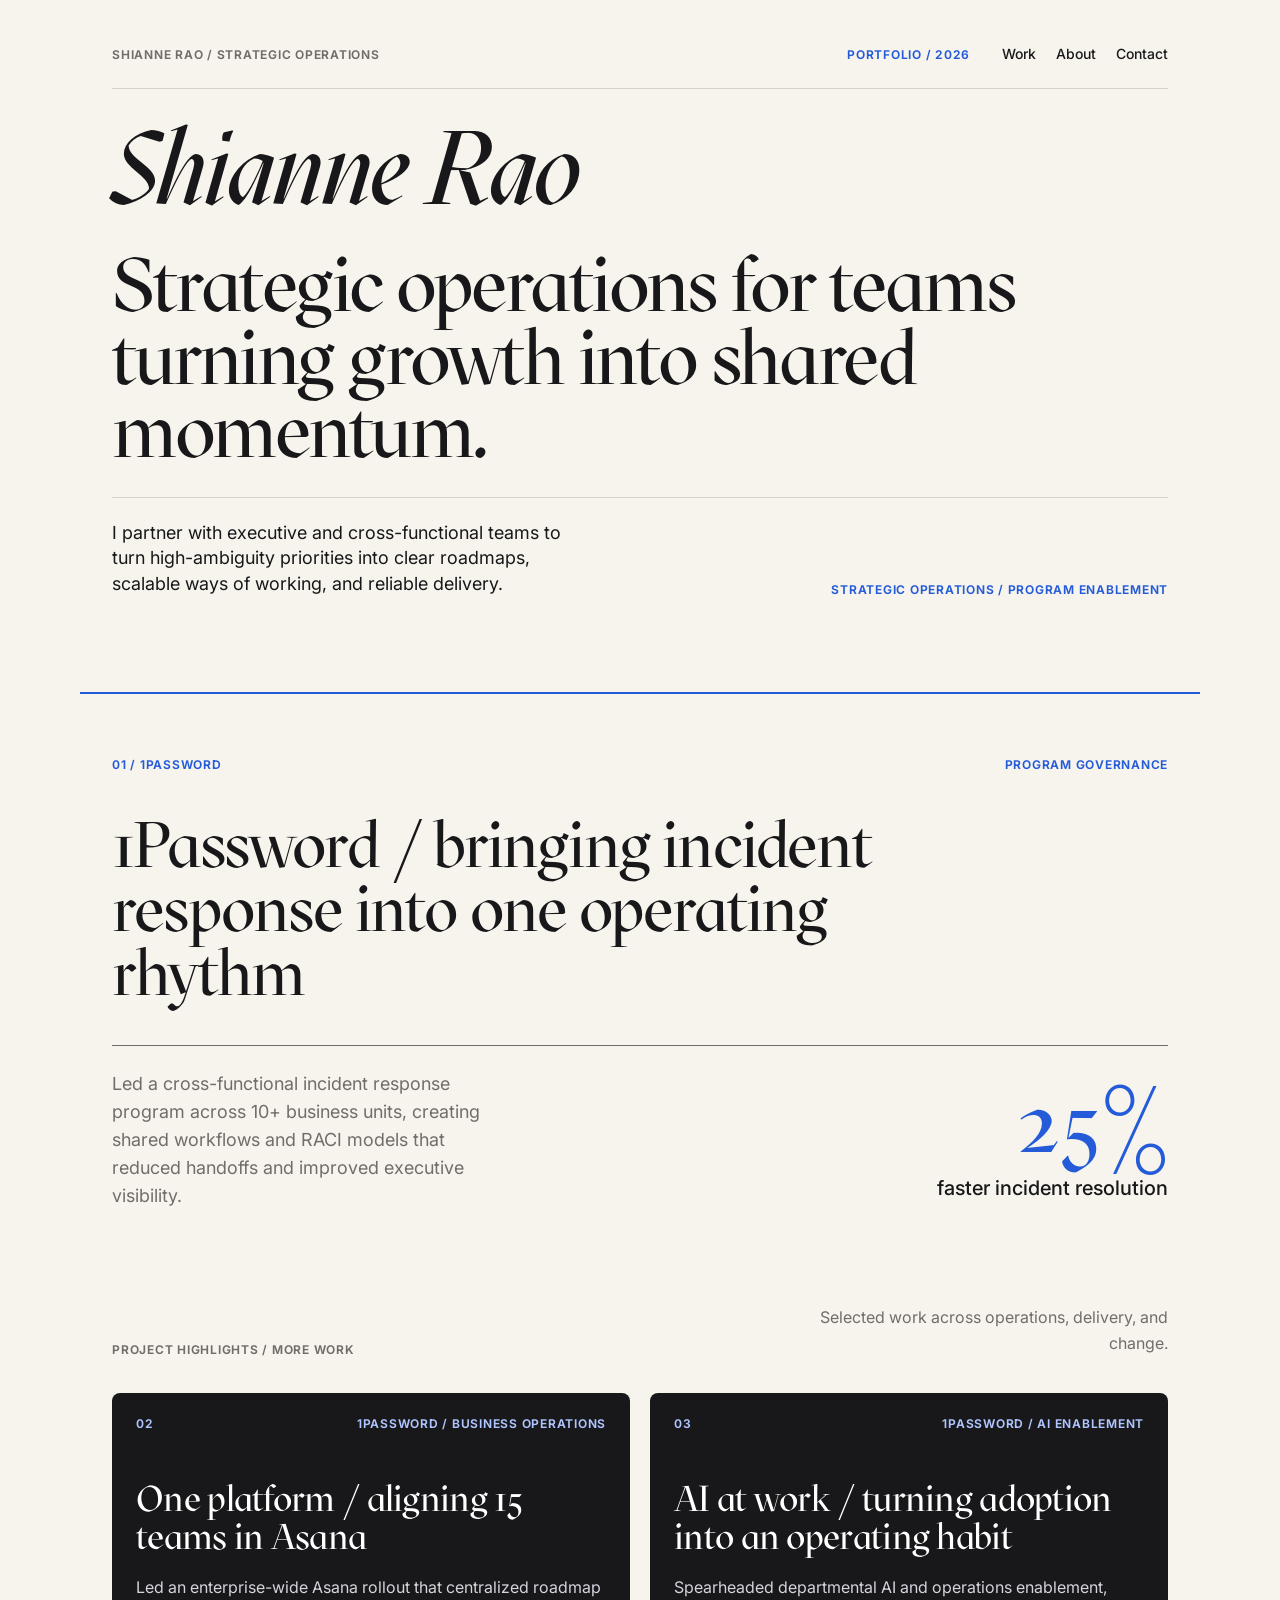
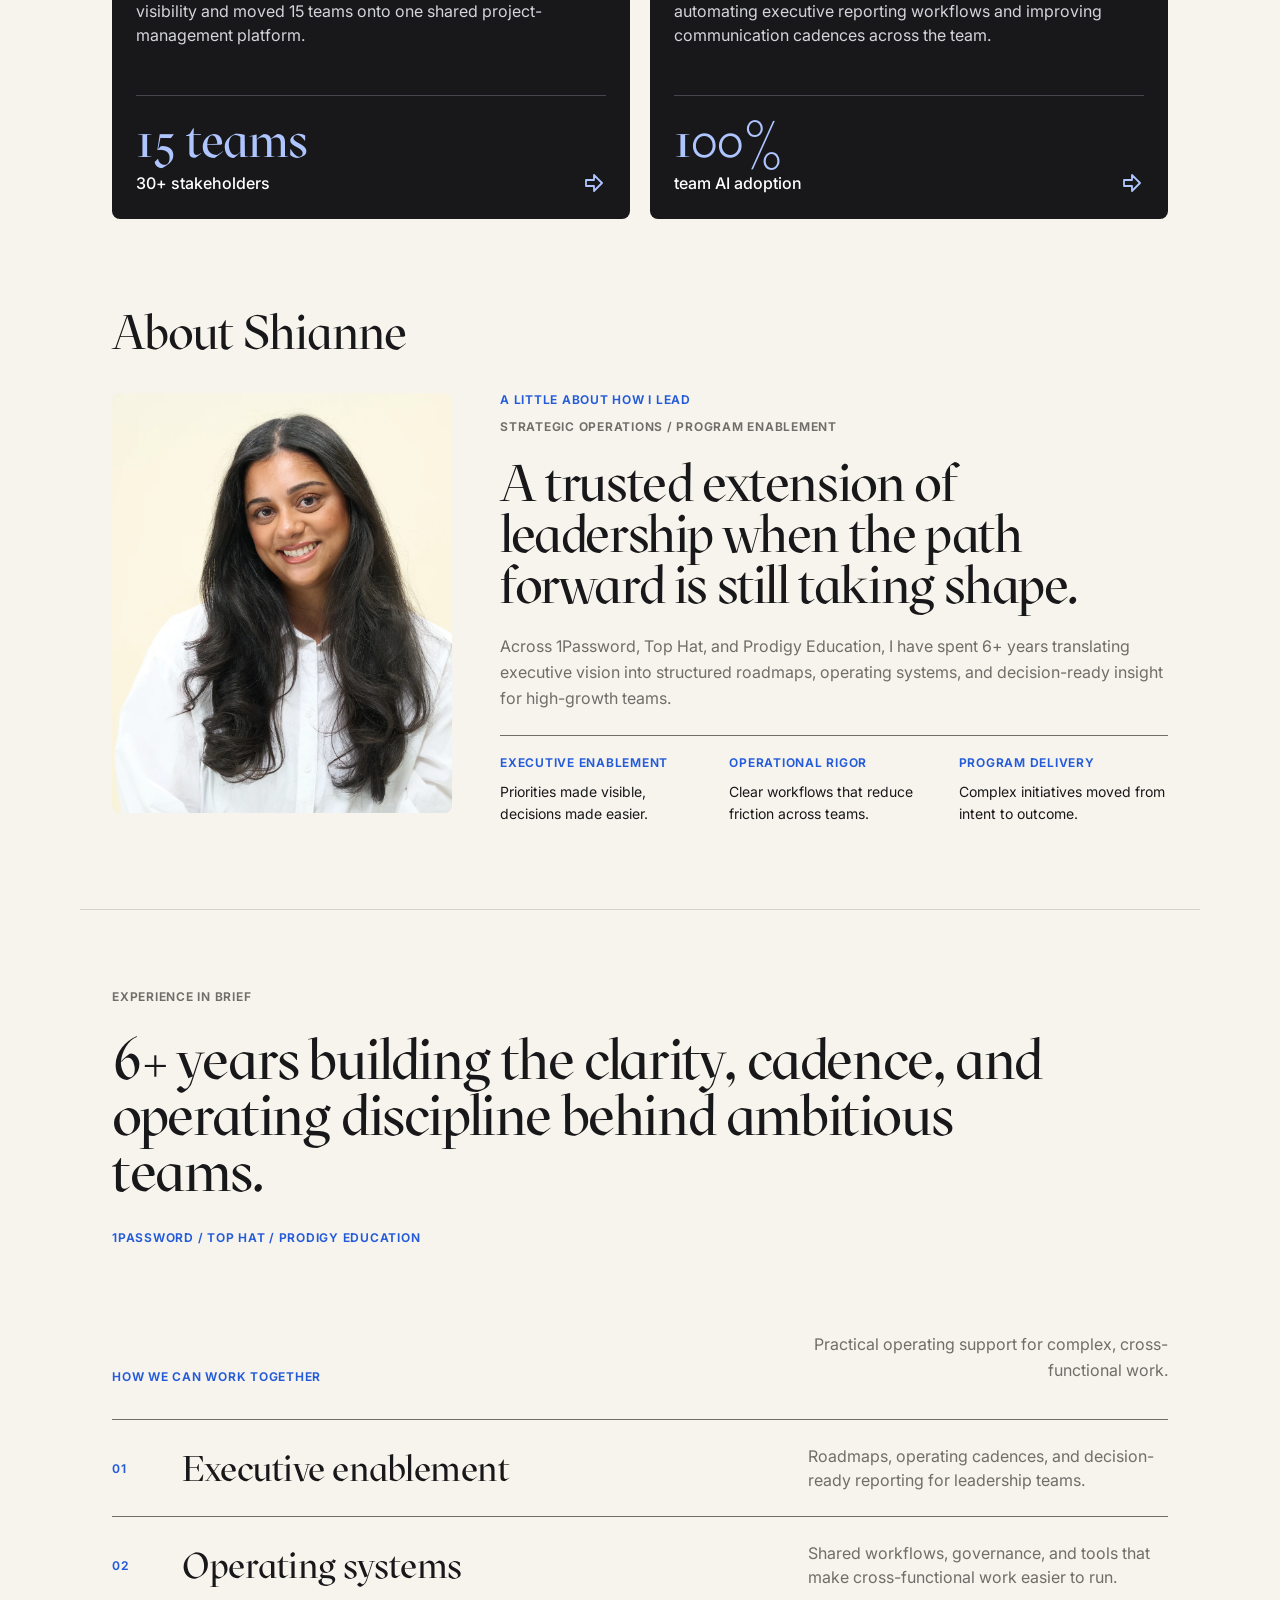
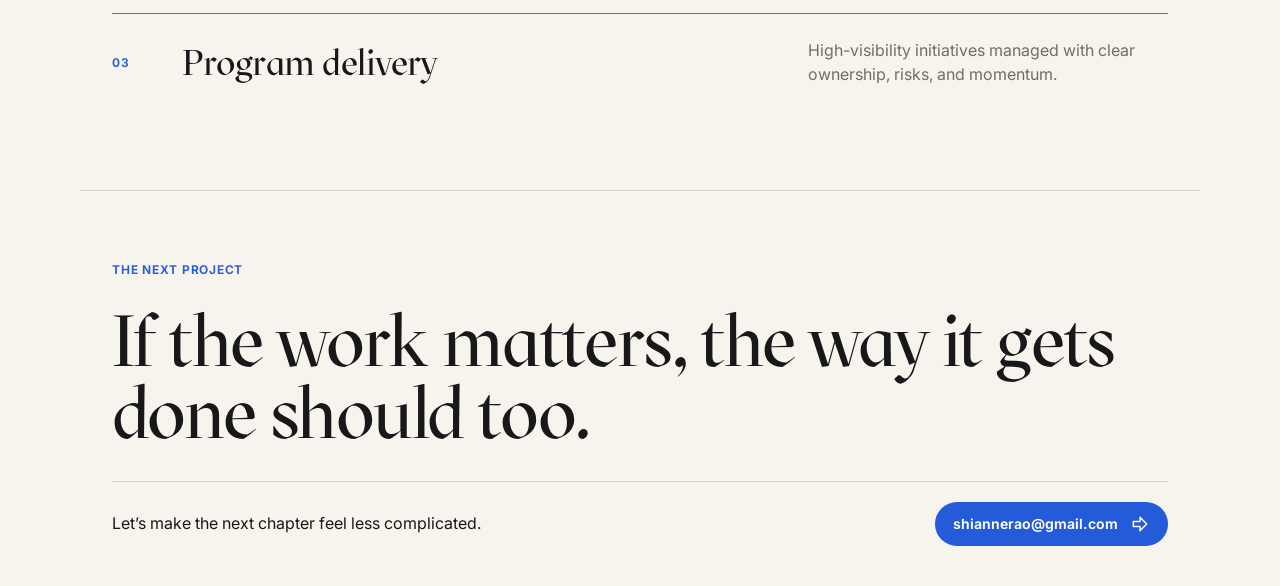
==== index.html @ 78935cd3 "Publish editorial portfolio with responsive layouts and impact callouts" ====
<!doctype html>
<html lang="en">
<head>
  <meta charset="utf-8">
  <meta name="viewport" content="width=device-width, initial-scale=1">
  <meta name="theme-color" content="#f7f4ed">
  <meta name="description" content="Shianne Rao’s portfolio: strategic operations, program governance, executive enablement, and cross-functional delivery.">
  <title>Shianne Rao / Strategic Operations</title>
  <link rel="icon" href="assets/favicon.svg" type="image/svg+xml">
  <link rel="preload" href="assets/fonts/MaziusDisplay-Regular.woff2" as="font" type="font/woff2" crossorigin>
  <link rel="preload" href="assets/fonts/MaziusDisplay-Extraitalic.woff2" as="font" type="font/woff2" crossorigin>
  <link rel="stylesheet" href="styles.css">
</head>
<body>
  <a class="skip-link" href="#main">Skip to portfolio</a>
  <main id="main" tabindex="-1">
    <header class="masthead section">
      <div class="masthead-line label">
        <p>Shianne Rao / Strategic Operations</p>
        <div class="masthead-tools">
          <p class="blue">Portfolio / 2026</p>
          <nav class="page-nav" aria-label="Portfolio sections">
            <a href="#work">Work</a>
            <a href="#about">About</a>
            <a href="#contact">Contact</a>
          </nav>
        </div>
      </div>
      <p class="portfolio-name">Shianne Rao</p>
      <h1>Strategic operations for teams turning growth into shared momentum.</h1>
      <div class="opening-deck">
        <p>I partner with executive and cross-functional teams to turn high-ambiguity priorities into clear roadmaps, scalable ways of working, and reliable delivery.</p>
        <p class="label blue">Strategic operations / Program enablement</p>
      </div>
    </header>

    <section class="featured section" id="work" aria-labelledby="incident-title">
      <div class="section-topline label blue">
        <p>01 / 1Password</p>
        <p>Program governance</p>
      </div>
      <h2 id="incident-title">1Password / bringing incident response into one operating rhythm</h2>
      <div class="featured-deck">
        <p>Led a cross-functional incident response program across 10+ business units, creating shared workflows and RACI models that reduced handoffs and improved executive visibility.</p>
        <p class="metric"><span class="impact-value">25%</span> <span class="impact-description">faster incident resolution</span></p>
      </div>
    </section>

    <section class="stories section" aria-labelledby="stories-title">
      <div class="section-intro">
        <h2 class="label muted" id="stories-title">Project highlights / More work</h2>
        <p>Selected work across operations, delivery, and change.</p>
      </div>
      <div class="story-grid">
        <article class="story-card" aria-labelledby="asana-title">
          <div class="card-topline label"><p>02</p><p>1Password / Business operations</p></div>
          <h3 id="asana-title">One platform / aligning 15 teams in Asana</h3>
          <p class="card-description">Led an enterprise-wide Asana rollout that centralized roadmap visibility and moved 15 teams onto one shared project-management platform.</p>
          <div class="card-bottom">
            <p class="card-impact"><span class="impact-value">15 teams</span> <span class="impact-description">30+ stakeholders</span></p>
            <svg class="card-arrow" viewBox="0 0 24 24" fill="none" aria-hidden="true"><path d="M4 9h8V4l8 8-8 8v-5H4V9Z" stroke="currentColor" stroke-width="1.8" stroke-linejoin="round"/></svg>
          </div>
        </article>
        <article class="story-card" aria-labelledby="ai-title">
          <div class="card-topline label"><p>03</p><p>1Password / AI enablement</p></div>
          <h3 id="ai-title">AI at work / turning adoption into an operating habit</h3>
          <p class="card-description">Spearheaded departmental AI and operations enablement, automating executive reporting workflows and improving communication cadences across the team.</p>
          <div class="card-bottom">
            <p class="card-impact"><span class="impact-value">100%</span> <span class="impact-description">team AI adoption</span></p>
            <svg class="card-arrow" viewBox="0 0 24 24" fill="none" aria-hidden="true"><path d="M4 9h8V4l8 8-8 8v-5H4V9Z" stroke="currentColor" stroke-width="1.8" stroke-linejoin="round"/></svg>
          </div>
        </article>
      </div>
    </section>

    <section class="about section" id="about" aria-labelledby="about-title">
      <h2 class="about-title" id="about-title">About Shianne</h2>
      <div class="about-grid">
        <div class="portrait-frame">
          <img class="portrait" src="assets/shianne-rao.webp" alt="Shianne Rao" width="1200" height="2133" loading="lazy" decoding="async">
        </div>
        <div class="about-copy">
          <p class="label blue">A little about how I lead</p>
          <p class="label muted role-label">Strategic operations / Program enablement</p>
          <h3>A trusted extension of leadership when the path forward is still taking shape.</h3>
          <p class="about-description">Across 1Password, Top Hat, and Prodigy Education, I have spent 6+ years translating executive vision into structured roadmaps, operating systems, and decision-ready insight for high-growth teams.</p>
          <div class="leadership-grid">
            <div><h4 class="label blue">Executive enablement</h4><p>Priorities made visible, decisions made easier.</p></div>
            <div><h4 class="label blue">Operational rigor</h4><p>Clear workflows that reduce friction across teams.</p></div>
            <div><h4 class="label blue">Program delivery</h4><p>Complex initiatives moved from intent to outcome.</p></div>
          </div>
        </div>
      </div>
    </section>

    <section class="experience section" aria-labelledby="experience-title">
      <h2 class="label muted" id="experience-title">Experience in brief</h2>
      <p class="experience-statement">6+ years building the clarity, cadence, and operating discipline behind ambitious teams.</p>
      <p class="label blue">1Password / Top Hat / Prodigy Education</p>
    </section>

    <section class="services section" aria-labelledby="services-title">
      <div class="section-intro">
        <h2 class="label blue" id="services-title">How we can work together</h2>
        <p>Practical operating support for complex, cross-functional work.</p>
      </div>
      <div class="service-row">
        <p class="label blue">01</p>
        <h3>Executive enablement</h3>
        <p>Roadmaps, operating cadences, and decision-ready reporting for leadership teams.</p>
      </div>
      <div class="service-row">
        <p class="label blue">02</p>
        <h3>Operating systems</h3>
        <p>Shared workflows, governance, and tools that make cross-functional work easier to run.</p>
      </div>
      <div class="service-row">
        <p class="label blue">03</p>
        <h3>Program delivery</h3>
        <p>High-visibility initiatives managed with clear ownership, risks, and momentum.</p>
      </div>
    </section>

    <footer class="contact section" id="contact" aria-labelledby="contact-title">
      <p class="label blue">The next project</p>
      <h2 id="contact-title">If the work matters, the way it gets done should too.</h2>
      <div class="contact-deck">
        <p>Let’s make the next chapter feel less complicated.</p>
        <a class="email-link" href="mailto:shiannerao@gmail.com">shiannerao@gmail.com <svg viewBox="0 0 24 24" fill="none" aria-hidden="true"><path d="M4 9h8V4l8 8-8 8v-5H4V9Z" stroke="currentColor" stroke-width="1.8" stroke-linejoin="round"/></svg></a>
      </div>
    </footer>
  </main>
</body>
</html>
---- styles.css ----
@font-face {
  font-family: "Mazius Display";
  src: url("assets/fonts/MaziusDisplay-Regular.woff2") format("woff2");
  font-style: normal;
  font-weight: 400;
  font-display: swap;
}
@font-face {
  font-family: "Mazius Display";
  src: url("assets/fonts/MaziusDisplay-Extraitalic.woff2") format("woff2");
  font-style: italic;
  font-weight: 400;
  font-display: swap;
}
@font-face {
  font-family: Inter;
  src: url("assets/fonts/Inter.ttf") format("truetype");
  font-style: normal;
  font-weight: 100 900;
  font-display: swap;
}
:root {
  color-scheme: light;
  --paper: #f7f4ed;
  --ink: #18181a;
  --muted: #706d6a;
  --rule: #d8d2c8;
  --blue: #245bd9;
  --card-label: #afc5ff;
  --card-copy: #d4d4dc;
  --display: "Mazius Display", Georgia, "Times New Roman", serif;
  --sans: Inter, Arial, sans-serif;
}
*, *::before, *::after { box-sizing: border-box; }
html { background: var(--paper); scroll-behavior: smooth; }
body { margin: 0; color: var(--ink); background: var(--paper); font-family: var(--sans); font-size: 18px; line-height: 1.4; }
p, h1, h2, h3, h4 { margin: 0; }
h1, h2, h3, h4 { font-weight: 400; }
main { width: min(100%, 1200px); margin-inline: auto; padding-inline: 40px; }
main:focus { outline: none; }
.section { padding-inline: 32px; }
.label { font-family: var(--sans); font-size: 12px; line-height: 1.1; font-weight: 650; letter-spacing: .75px; text-transform: uppercase; }
.blue { color: var(--blue); }
.muted { color: var(--muted); }
.masthead { padding-top: 36px; padding-bottom: 96px; }
.masthead-line { display: flex; justify-content: space-between; gap: 24px; align-items: baseline; padding-bottom: 16px; border-bottom: 1px solid var(--rule); color: var(--muted); }
.masthead-tools { display: flex; align-items: baseline; gap: 32px; }
.page-nav { display: flex; gap: 20px; font-size: 14px; line-height: 1.4; letter-spacing: 0; font-weight: 500; text-transform: none; }
.page-nav a { color: var(--ink); text-decoration: none; text-underline-offset: 5px; padding-block: 8px; }
.page-nav a:hover { color: var(--blue); text-decoration: underline; }
#work, #about, #contact { scroll-margin-top: 24px; }
.portfolio-name { margin-top: 30px; font-family: var(--display); font-size: 104px; line-height: .96; letter-spacing: -2px; font-style: italic; }
h1 { margin-top: 30px; font-family: var(--display); font-size: 76px; line-height: .96; letter-spacing: -2.5px; }
.opening-deck { display: flex; justify-content: space-between; align-items: end; gap: 32px; margin-top: 30px; padding-top: 22px; border-top: 1px solid var(--rule); }
.opening-deck > p:first-child { max-width: 480px; }
.opening-deck .label { flex: 0 1 440px; text-align: right; }
.featured { padding-top: 64px; padding-bottom: 80px; border-top: 2px solid var(--blue); }
.section-topline { display: flex; justify-content: space-between; gap: 24px; }
.featured h2 { margin-top: 42px; font-family: var(--display); font-size: 64px; line-height: 1; letter-spacing: -1.8px; max-width: 850px; }
.featured-deck { margin-top: 40px; padding-top: 24px; border-top: 1px solid var(--muted); display: grid; grid-template-columns: minmax(0, 1fr) minmax(260px, .9fr); align-items: center; gap: 48px; }
.featured-deck > p:first-child { color: var(--muted); max-width: 400px; line-height: 1.55; }
.metric { display: flex; flex-direction: column; align-items: end; gap: 8px; text-align: right; }
.impact-value { display: block; font-family: var(--display); font-size: 48px; line-height: 1; letter-spacing: -.8px; }
.impact-description { display: block; font-family: var(--sans); font-size: 16px; line-height: 1.4; font-weight: 500; }
.metric .impact-value { color: var(--blue); font-size: 88px; letter-spacing: -2px; }
.metric .impact-description { font-size: 20px; }
.stories { padding-top: 16px; padding-bottom: 88px; }
.section-intro { display: flex; justify-content: space-between; align-items: end; gap: 40px; margin-bottom: 36px; }
.section-intro > p { color: var(--muted); max-width: 360px; text-align: right; font-size: 16px; line-height: 1.6; }
.story-grid { display: grid; grid-template-columns: repeat(2, minmax(0, 1fr)); gap: 20px; }
.story-card { background: var(--ink); color: white; padding: 24px; border-radius: 8px; display: flex; flex-direction: column; min-height: 354px; }
.card-topline { display: flex; justify-content: space-between; gap: 20px; color: var(--card-label); }
.card-topline > p:last-child { text-align: right; }
.story-card h3 { font-family: var(--display); font-size: 36px; line-height: 1.05; letter-spacing: -.7px; margin-top: 50px; }
.card-description { color: var(--card-copy); font-size: 16px; line-height: 1.5; margin-top: 20px; margin-bottom: 48px; }
.card-bottom { display: flex; justify-content: space-between; align-items: end; gap: 20px; margin-top: auto; padding-top: 20px; border-top: 1px solid #45454d; }
.card-arrow { width: 24px; height: 24px; color: var(--card-label); flex-shrink: 0; }
.card-impact { display: flex; flex-direction: column; gap: 8px; }
.card-impact .impact-value { color: var(--card-label); }
.card-impact .impact-description { color: white; }
.about { padding-top: 0; padding-bottom: 84px; }
.about-title { font-family: var(--display); font-size: 48px; line-height: 1.05; letter-spacing: -1px; margin-bottom: 36px; }
.about-grid { display: grid; grid-template-columns: 340px minmax(0, 1fr); gap: 48px; align-items: start; }
.portrait-frame { height: 420px; overflow: hidden; border-radius: 8px; background: #eee9d7; }
.portrait { display: block; width: 100%; height: 100%; object-fit: cover; object-position: 50% 33%; transform: scale(1.2); }
.role-label { margin-top: 14px; }
.about-copy h3 { font-family: var(--display); font-size: 52px; line-height: .98; letter-spacing: -1.4px; margin-top: 24px; }
.about-description { font-size: 16px; line-height: 1.6; color: var(--muted); margin-top: 24px; }
.leadership-grid { display: grid; grid-template-columns: repeat(3, minmax(0, 1fr)); gap: 20px; border-top: 1px solid var(--muted); padding-top: 20px; margin-top: 24px; }
.leadership-grid p { font-size: 14px; line-height: 1.55; margin-top: 12px; }
.experience { padding-top: 80px; padding-bottom: 88px; border-top: 1px solid var(--rule); }
.experience-statement { font-family: var(--display); font-size: 56px; line-height: 1; letter-spacing: -1.4px; max-width: 980px; margin-top: 28px; margin-bottom: 32px; }
.services { padding-top: 0; padding-bottom: 80px; }
.service-row { display: grid; grid-template-columns: 48px minmax(0, 1fr) 360px; gap: 22px; align-items: center; padding-block: 24px; border-top: 1px solid var(--muted); }
.service-row h3 { font-family: var(--display); font-size: 36px; line-height: 1.1; letter-spacing: -.5px; }
.service-row > p:last-child { font-size: 16px; color: var(--muted); line-height: 1.5; }
.contact { border-top: 1px solid var(--rule); padding-top: 72px; padding-bottom: 40px; }
.contact h2 { font-family: var(--display); font-size: 72px; line-height: 1; letter-spacing: -1.6px; margin-top: 28px; margin-bottom: 32px; }
.contact-deck { padding-top: 20px; border-top: 1px solid var(--rule); display: flex; justify-content: space-between; align-items: center; gap: 24px; }
.contact-deck > p { font-size: 16px; }
.email-link { display: inline-flex; gap: 12px; justify-content: center; align-items: center; flex-shrink: 0; background: var(--blue); color: white; text-decoration: none; padding: 12px 18px; min-height: 44px; border-radius: 100px; font-size: 14px; font-weight: 650; transition: background .16s ease; }
.email-link svg { width: 20px; height: 20px; }
.email-link:hover { background: #1949b6; }
a:focus-visible { outline: 3px solid var(--ink); outline-offset: 5px; }
.skip-link { position: absolute; left: 16px; top: 12px; padding: 12px 18px; color: white; background: var(--ink); z-index: 10; transform: translateY(-180%); }
.skip-link:focus { transform: translateY(0); }
::selection { color: white; background: var(--blue); }
@media (min-width: 1500px) { main { width: 1200px; } }
@media (max-width: 1000px) {
  main { padding-inline: 24px; }
  .section { padding-inline: 24px; }
  .portfolio-name { font-size: 92px; }
  h1 { font-size: 66px; }
  .featured h2, .contact h2 { font-size: 56px; }
  .about-grid { grid-template-columns: minmax(220px, .8fr) minmax(0, 1.4fr); gap: 32px; }
  .about-copy h3 { font-size: 42px; }
  .leadership-grid { grid-template-columns: 1fr; gap: 18px; }
  .leadership-grid p { margin-top: 5px; }
  .service-row { grid-template-columns: 32px minmax(0, 1fr) minmax(240px, .8fr); gap: 18px; }
  .service-row h3 { font-size: 30px; }
}
@media (max-width: 700px) {
  body { font-size: 16px; }
  main { padding-inline: 20px; }
  .section { padding-inline: 4px; }
  .label { font-size: 10px; line-height: 1.35; letter-spacing: .6px; }
  .masthead { padding-top: 24px; padding-bottom: 52px; }
  .masthead-line { align-items: start; gap: 16px; }
  .masthead-tools { flex-direction: column; align-items: end; gap: 10px; }
  .page-nav { font-size: 13px; gap: 14px; }
  .masthead-line > p:first-child { max-width: 200px; }
  .masthead-line > p:last-child { text-align: right; }
  .portfolio-name { font-size: clamp(58px, 15vw, 88px); letter-spacing: -1px; margin-top: 28px; }
  h1 { font-size: clamp(41px, 10.8vw, 65px); line-height: 1.02; letter-spacing: -1.25px; margin-top: 28px; }
  .opening-deck { display: block; margin-top: 28px; padding-top: 20px; }
  .opening-deck > p:first-child { line-height: 1.55; }
  .opening-deck .label { text-align: left; margin-top: 22px; }
  .featured { padding-top: 34px; padding-bottom: 52px; }
  .section-topline { gap: 20px; }
  .section-topline > p:last-child { text-align: right; }
  .featured h2 { font-size: clamp(36px, 9.3vw, 52px); letter-spacing: -.8px; margin-top: 28px; }
  .featured-deck { display: block; margin-top: 28px; padding-top: 20px; }
  .featured-deck .metric { align-items: start; text-align: left; margin-top: 28px; }
  .metric .impact-value { font-size: 72px; }
  .metric .impact-description { font-size: 18px; }
  .card-impact .impact-value { font-size: 42px; }
  .card-impact .impact-description { font-size: 15px; }
  .stories { padding-top: 0; padding-bottom: 56px; }
  .section-intro { display: block; margin-bottom: 24px; }
  .section-intro > p { text-align: left; max-width: 100%; margin-top: 12px; font-size: 14px; }
  .story-grid { grid-template-columns: minmax(0, 1fr); gap: 16px; }
  .story-card { min-height: 330px; padding: 24px; }
  .story-card h3 { margin-top: 36px; font-size: 34px; }
  .card-description { font-size: 15px; margin-top: 18px; margin-bottom: 32px; }
  .card-topline > p:last-child { max-width: 220px; }
  .about { padding-bottom: 52px; }
  .about-title { font-size: 40px; margin-bottom: 26px; }
  .about-grid { grid-template-columns: minmax(0, 1fr); gap: 32px; }
  .portrait-frame { width: min(100%, 340px); height: 360px; justify-self: center; }
  .about-copy h3 { font-size: 40px; letter-spacing: -.8px; line-height: 1.02; margin-top: 22px; }
  .about-description { font-size: 15px; margin-top: 20px; }
  .leadership-grid { gap: 20px; }
  .leadership-grid p { font-size: 14px; }
  .experience { padding-top: 44px; padding-bottom: 52px; }
  .experience-statement { font-size: 40px; letter-spacing: -.8px; margin-top: 22px; margin-bottom: 24px; }
  .services { padding-bottom: 44px; }
  .service-row { grid-template-columns: 28px minmax(0, 1fr); gap: 14px; padding-block: 22px; align-items: baseline; }
  .service-row h3 { font-size: 30px; }
  .service-row > p:last-child { grid-column: 2; font-size: 14px; }
  .contact { padding-top: 44px; padding-bottom: 28px; }
  .contact h2 { font-size: 43px; letter-spacing: -.8px; margin-top: 22px; margin-bottom: 28px; }
  .contact-deck { display: block; }
  .contact-deck > p { font-size: 15px; }
  .email-link { margin-top: 22px; font-size: 13px; max-width: 100%; }
}
@media (prefers-reduced-motion: reduce) {
  html { scroll-behavior: auto; }
  .email-link { transition: none; }
}
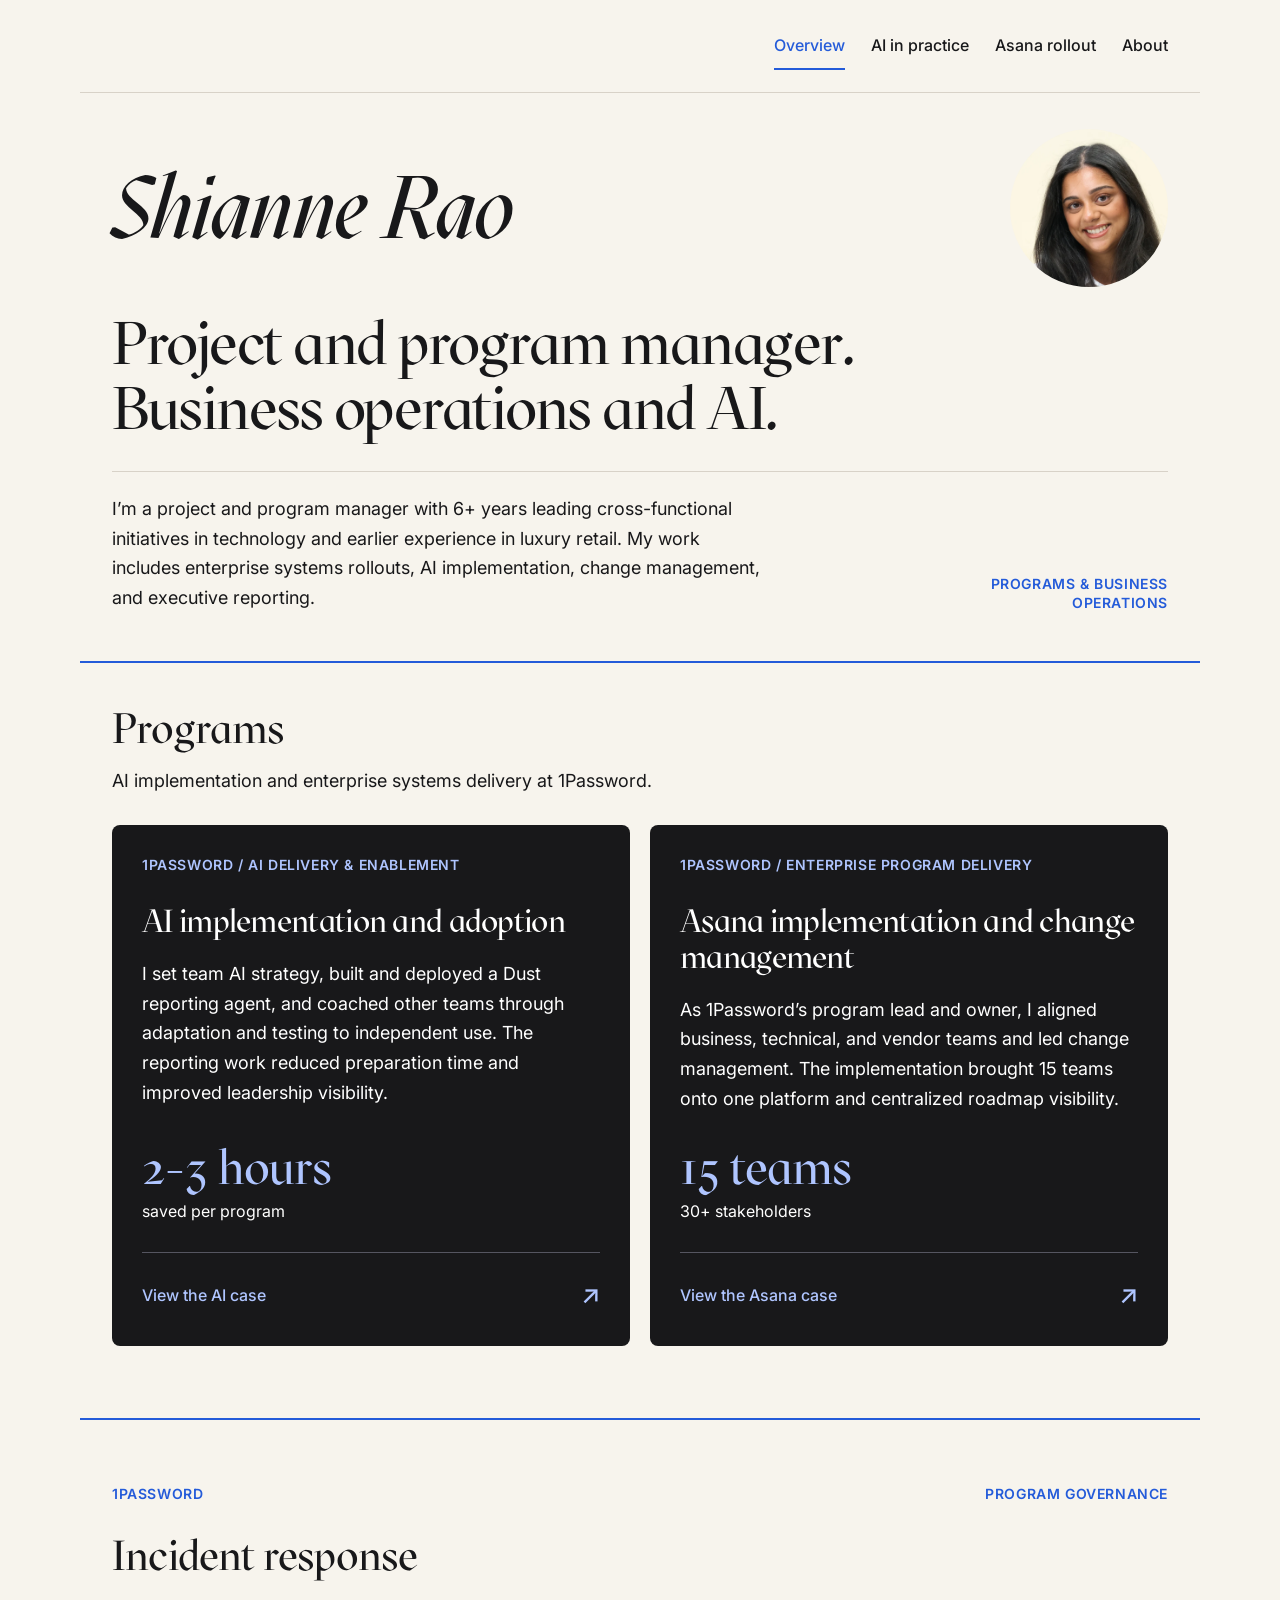
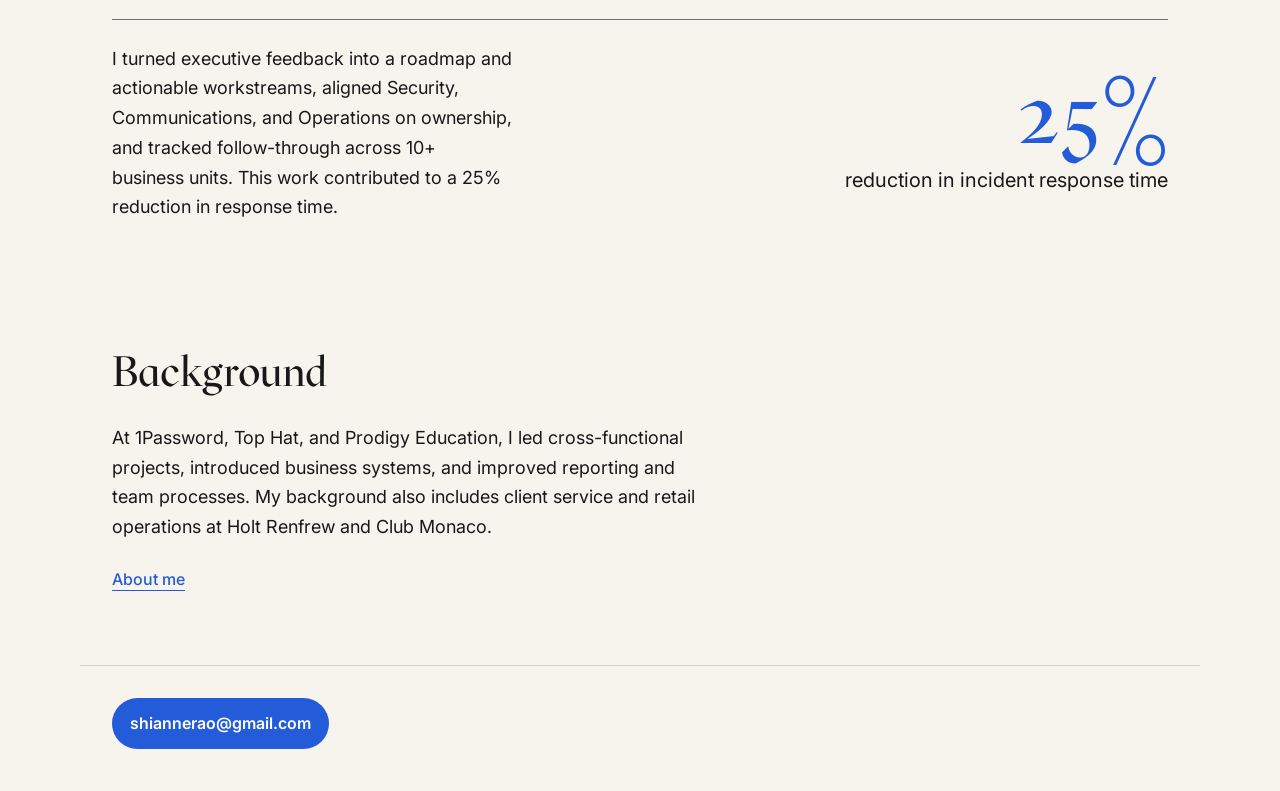
==== commit 2e526d15: "Publish expanded portfolio with AI and Asana cases and refined styling" ====
--- a/index.html
+++ b/index.html
@@ -1,134 +1,41 @@
 <!doctype html>
-<html lang="en">
+<html lang="en-CA">
 <head>
   <meta charset="utf-8">
   <meta name="viewport" content="width=device-width, initial-scale=1">
   <meta name="theme-color" content="#f7f4ed">
-  <meta name="description" content="Shianne Rao’s portfolio: strategic operations, program governance, executive enablement, and cross-functional delivery.">
-  <title>Shianne Rao / Strategic Operations</title>
+  <meta name="description" content="Shianne Rao’s portfolio: programs, business operations, executive enablement, and cross-functional delivery.">
+  <title>Portfolio overview / Shianne Rao</title>
   <link rel="icon" href="assets/favicon.svg" type="image/svg+xml">
   <link rel="preload" href="assets/fonts/MaziusDisplay-Regular.woff2" as="font" type="font/woff2" crossorigin>
   <link rel="preload" href="assets/fonts/MaziusDisplay-Extraitalic.woff2" as="font" type="font/woff2" crossorigin>
   <link rel="stylesheet" href="styles.css">
 </head>
-<body>
-  <a class="skip-link" href="#main">Skip to portfolio</a>
-  <main id="main" tabindex="-1">
-    <header class="masthead section">
-      <div class="masthead-line label">
-        <p>Shianne Rao / Strategic Operations</p>
-        <div class="masthead-tools">
-          <p class="blue">Portfolio / 2026</p>
-          <nav class="page-nav" aria-label="Portfolio sections">
-            <a href="#work">Work</a>
-            <a href="#about">About</a>
-            <a href="#contact">Contact</a>
-          </nav>
-        </div>
-      </div>
-      <p class="portfolio-name">Shianne Rao</p>
-      <h1>Strategic operations for teams turning growth into shared momentum.</h1>
+<body><a class="skip-link" href="#main">Skip to portfolio</a><header class="site-header home-nav"><nav aria-label="Portfolio pages"><a href="index.html" aria-current="page">Overview</a><a href="ai.html">AI in practice</a><a href="asana.html">Asana rollout</a><a href="about.html">About</a></nav></header><main id="main" tabindex="-1"><header class="masthead section"><div class="personal-intro"><p class="portfolio-name">Shianne Rao</p><div class="intro-portrait-frame"><img class="intro-portrait" src="assets/shianne-rao.webp" alt="Shianne Rao" width="1200" height="2133" decoding="async"></div></div>
+      <h1>Project and program manager.<br>Business operations and AI.</h1>
       <div class="opening-deck">
-        <p>I partner with executive and cross-functional teams to turn high-ambiguity priorities into clear roadmaps, scalable ways of working, and reliable delivery.</p>
-        <p class="label blue">Strategic operations / Program enablement</p>
+        <p>I’m a project and program manager with 6+ years leading cross-functional initiatives in technology and earlier experience in luxury retail. My work includes enterprise systems rollouts, AI implementation, change management, and executive reporting.</p>
+        <p class="label blue">Programs &amp; Business Operations</p>
       </div>
     </header>
 
-    <section class="featured section" id="work" aria-labelledby="incident-title">
+    <section class="selected-work section" id="work" aria-labelledby="work-title">
+  <h2 class="section-heading" id="work-title">Programs</h2>
+  <p class="projects-intro">AI implementation and enterprise systems delivery at 1Password.</p>
+  <div class="story-grid">
+    <article class="story-card"><p class="label">1Password / AI delivery & enablement</p><h3>AI implementation and adoption</h3><p class="card-description">I set team AI strategy, built and deployed a Dust reporting agent, and coached other teams through adaptation and testing to independent use. The reporting work reduced preparation time and improved leadership visibility.</p><div class="card-impact"><span class="impact-value">2–3 hours</span><span class="impact-description">saved per program</span></div><a class="case-link" href="ai.html">View the AI case <span aria-hidden="true">↗</span></a></article>
+    <article class="story-card"><p class="label">1Password / Enterprise program delivery</p><h3>Asana implementation and change management</h3><p class="card-description">As 1Password’s program lead and owner, I aligned business, technical, and vendor teams and led change management. The implementation brought 15 teams onto one platform and centralized roadmap visibility.</p><div class="card-impact"><span class="impact-value">15 teams</span><span class="impact-description">30+ stakeholders</span></div><a class="case-link" href="asana.html">View the Asana case <span aria-hidden="true">↗</span></a></article>
+  </div>
+</section><section class="featured section" id="incident" aria-labelledby="incident-title">
       <div class="section-topline label blue">
-        <p>01 / 1Password</p>
+        <p>1Password</p>
         <p>Program governance</p>
       </div>
-      <h2 id="incident-title">1Password / bringing incident response into one operating rhythm</h2>
+      <h2 id="incident-title">Incident response</h2>
       <div class="featured-deck">
-        <p>Led a cross-functional incident response program across 10+ business units, creating shared workflows and RACI models that reduced handoffs and improved executive visibility.</p>
-        <p class="metric"><span class="impact-value">25%</span> <span class="impact-description">faster incident resolution</span></p>
+        <p>I turned executive feedback into a roadmap and actionable workstreams, aligned Security, Communications, and Operations on ownership, and tracked follow-through across 10+ business units. This work contributed to a 25% reduction in response time.</p>
+        <p class="metric"><span class="impact-value">25%</span> <span class="impact-description">reduction in incident response time</span></p>
       </div>
     </section>
 
-    <section class="stories section" aria-labelledby="stories-title">
-      <div class="section-intro">
-        <h2 class="label muted" id="stories-title">Project highlights / More work</h2>
-        <p>Selected work across operations, delivery, and change.</p>
-      </div>
-      <div class="story-grid">
-        <article class="story-card" aria-labelledby="asana-title">
-          <div class="card-topline label"><p>02</p><p>1Password / Business operations</p></div>
-          <h3 id="asana-title">One platform / aligning 15 teams in Asana</h3>
-          <p class="card-description">Led an enterprise-wide Asana rollout that centralized roadmap visibility and moved 15 teams onto one shared project-management platform.</p>
-          <div class="card-bottom">
-            <p class="card-impact"><span class="impact-value">15 teams</span> <span class="impact-description">30+ stakeholders</span></p>
-            <svg class="card-arrow" viewBox="0 0 24 24" fill="none" aria-hidden="true"><path d="M4 9h8V4l8 8-8 8v-5H4V9Z" stroke="currentColor" stroke-width="1.8" stroke-linejoin="round"/></svg>
-          </div>
-        </article>
-        <article class="story-card" aria-labelledby="ai-title">
-          <div class="card-topline label"><p>03</p><p>1Password / AI enablement</p></div>
-          <h3 id="ai-title">AI at work / turning adoption into an operating habit</h3>
-          <p class="card-description">Spearheaded departmental AI and operations enablement, automating executive reporting workflows and improving communication cadences across the team.</p>
-          <div class="card-bottom">
-            <p class="card-impact"><span class="impact-value">100%</span> <span class="impact-description">team AI adoption</span></p>
-            <svg class="card-arrow" viewBox="0 0 24 24" fill="none" aria-hidden="true"><path d="M4 9h8V4l8 8-8 8v-5H4V9Z" stroke="currentColor" stroke-width="1.8" stroke-linejoin="round"/></svg>
-          </div>
-        </article>
-      </div>
-    </section>
-
-    <section class="about section" id="about" aria-labelledby="about-title">
-      <h2 class="about-title" id="about-title">About Shianne</h2>
-      <div class="about-grid">
-        <div class="portrait-frame">
-          <img class="portrait" src="assets/shianne-rao.webp" alt="Shianne Rao" width="1200" height="2133" loading="lazy" decoding="async">
-        </div>
-        <div class="about-copy">
-          <p class="label blue">A little about how I lead</p>
-          <p class="label muted role-label">Strategic operations / Program enablement</p>
-          <h3>A trusted extension of leadership when the path forward is still taking shape.</h3>
-          <p class="about-description">Across 1Password, Top Hat, and Prodigy Education, I have spent 6+ years translating executive vision into structured roadmaps, operating systems, and decision-ready insight for high-growth teams.</p>
-          <div class="leadership-grid">
-            <div><h4 class="label blue">Executive enablement</h4><p>Priorities made visible, decisions made easier.</p></div>
-            <div><h4 class="label blue">Operational rigor</h4><p>Clear workflows that reduce friction across teams.</p></div>
-            <div><h4 class="label blue">Program delivery</h4><p>Complex initiatives moved from intent to outcome.</p></div>
-          </div>
-        </div>
-      </div>
-    </section>
-
-    <section class="experience section" aria-labelledby="experience-title">
-      <h2 class="label muted" id="experience-title">Experience in brief</h2>
-      <p class="experience-statement">6+ years building the clarity, cadence, and operating discipline behind ambitious teams.</p>
-      <p class="label blue">1Password / Top Hat / Prodigy Education</p>
-    </section>
-
-    <section class="services section" aria-labelledby="services-title">
-      <div class="section-intro">
-        <h2 class="label blue" id="services-title">How we can work together</h2>
-        <p>Practical operating support for complex, cross-functional work.</p>
-      </div>
-      <div class="service-row">
-        <p class="label blue">01</p>
-        <h3>Executive enablement</h3>
-        <p>Roadmaps, operating cadences, and decision-ready reporting for leadership teams.</p>
-      </div>
-      <div class="service-row">
-        <p class="label blue">02</p>
-        <h3>Operating systems</h3>
-        <p>Shared workflows, governance, and tools that make cross-functional work easier to run.</p>
-      </div>
-      <div class="service-row">
-        <p class="label blue">03</p>
-        <h3>Program delivery</h3>
-        <p>High-visibility initiatives managed with clear ownership, risks, and momentum.</p>
-      </div>
-    </section>
-
-    <footer class="contact section" id="contact" aria-labelledby="contact-title">
-      <p class="label blue">The next project</p>
-      <h2 id="contact-title">If the work matters, the way it gets done should too.</h2>
-      <div class="contact-deck">
-        <p>Let’s make the next chapter feel less complicated.</p>
-        <a class="email-link" href="mailto:shiannerao@gmail.com">shiannerao@gmail.com <svg viewBox="0 0 24 24" fill="none" aria-hidden="true"><path d="M4 9h8V4l8 8-8 8v-5H4V9Z" stroke="currentColor" stroke-width="1.8" stroke-linejoin="round"/></svg></a>
-      </div>
-    </footer>
-  </main>
-</body>
-</html>
+    <section class="section overview-close"><h2 class="section-heading">Background</h2><p>At 1Password, Top Hat, and Prodigy Education, I led cross-functional projects, introduced business systems, and improved reporting and team processes. My background also includes client service and retail operations at Holt Renfrew and Club Monaco.</p><a class="text-link" href="about.html">About me</a></section><footer class="case-footer section" id="contact" aria-label="Email"><a class="email-link" href="mailto:shiannerao@gmail.com">shiannerao@gmail.com</a></footer></main></body></html>
--- a/styles.css
+++ b/styles.css
@@ -177,3 +177,139 @@
   html { scroll-behavior: auto; }
   .email-link { transition: none; }
 }
+
+/* Draft case-study navigation and editorial pages. */
+.draft-bar{padding:9px 24px;background:#e8edfc;display:flex;justify-content:center;gap:24px;font-size:14px;color:#183a8c}.draft-bar a{color:inherit;text-underline-offset:3px}
+.site-header{max-width:1120px;margin:auto;padding:22px 32px;border-bottom:1px solid var(--rule);display:flex;align-items:center;justify-content:space-between;gap:30px}.site-name{color:var(--ink);text-decoration:none;font-family:var(--display);font-style:italic;font-size:32px;white-space:nowrap}.site-header nav{display:flex;gap:26px;flex-wrap:wrap}.site-header nav a{padding:10px 0;color:var(--muted);text-decoration:none;font-size:15px;border-bottom:2px solid transparent}.site-header nav a:hover,.site-header nav a[aria-current]{color:var(--blue);border-bottom-color:var(--blue)}
+.label{font-size:14px;line-height:1.4;letter-spacing:.6px}.masthead{padding-top:16px;padding-bottom:64px}.portfolio-name{margin-top:20px}.selected-work{padding-top:42px;padding-bottom:72px;border-top:2px solid var(--blue)}.section-heading{font-family:var(--display);font-size:56px;line-height:1.04;letter-spacing:-1.2px;margin:24px 0 32px}.selected-work .story-card{padding:30px}.selected-work .story-card h3{margin-top:32px;font-size:38px}.card-description{margin-bottom:30px}.case-link{margin-top:28px;border-top:1px solid #555560;padding-top:20px;color:#c5d5ff;font-size:16px;text-decoration:none;display:flex;align-items:center;justify-content:space-between;gap:16px}.case-link span{font-size:26px}.case-link:hover{text-decoration:underline}.case-link:focus-visible{outline-color:white}.overview-close{padding-block:24px 72px}.overview-close>p:not(.label){max-width:600px}.text-link{display:inline-block;color:var(--blue);font-size:17px;margin-top:24px;text-underline-offset:5px}.case-footer{border-top:1px solid var(--rule);padding-block:32px 42px;display:flex;justify-content:space-between;align-items:center;gap:28px}.case-footer p{font-family:var(--display);font-size:32px}.case-hero{padding-top:64px;padding-bottom:48px}.case-hero h1{margin-top:24px;font-size:76px;line-height:1.01}.case-intro{font-size:22px;line-height:1.5;max-width:780px;margin-top:32px}.role-note{font-size:16px;color:var(--muted);line-height:1.6;max-width:840px;margin-top:32px}.role-note strong{display:block;color:var(--ink);font-weight:600;margin-bottom:8px}.result-strip{display:grid;grid-template-columns:1fr 1.2fr 1fr;gap:32px;padding-block:32px 36px;border-top:2px solid var(--blue);border-bottom:1px solid var(--rule)}.result-strip strong{font-family:var(--display);font-size:48px;line-height:1.1;font-weight:400;color:var(--blue);letter-spacing:-.8px}.result-strip p{font-size:16px;line-height:1.5;margin-top:12px}.result-context{border-left:1px solid var(--rule);padding-left:28px;color:var(--muted)}.result-context p{margin-top:0}.case-section{padding-block:56px;border-bottom:1px solid var(--rule)}.case-section-title h2{font-family:var(--display);font-size:52px;line-height:1.05;letter-spacing:-1px;margin-top:22px;margin-bottom:28px}.case-copy{max-width:790px;line-height:1.65}.case-copy p+p{margin-top:20px}.workflow{list-style:none;padding:28px 0 0;margin:32px 0 0;display:grid;grid-template-columns:repeat(4,1fr);gap:16px;border-top:1px solid var(--rule)}.workflow li{border-left:3px solid var(--blue);padding:4px 16px}.workflow strong{display:block;font-size:20px;font-weight:550;margin-bottom:10px}.workflow span{font-size:16px;color:var(--muted)}.figure-note{font-size:14px;color:var(--muted);line-height:1.5;margin-top:20px}.case-detail{border-top:1px solid var(--rule)}.case-detail:last-child{border-bottom:1px solid var(--rule)}.case-detail summary{cursor:pointer;list-style:none;display:flex;align-items:center;justify-content:space-between;gap:24px;padding:24px 0;font-size:21px;line-height:1.4}.case-detail summary::-webkit-details-marker{display:none}.disclosure-icon{font-size:26px;color:var(--blue);flex-shrink:0;transition:transform .18s}.case-detail[open] .disclosure-icon{transform:rotate(90deg)}.case-detail summary:hover{color:var(--blue)}.case-detail summary:focus-visible{outline:3px solid var(--blue);outline-offset:5px}.detail-body{padding:0 44px 28px 0;font-size:17px;line-height:1.7;max-width:820px}.detail-body p+p{margin-top:18px}.broader-ai{display:grid;grid-template-columns:1.5fr 1fr;gap:60px}.adoption-impact{padding:28px;border-left:1px solid var(--rule);align-self:center}.adoption-impact .impact-value{font-size:88px;color:var(--blue)}.adoption-impact>p{margin-top:16px;font-size:18px}.adoption-impact>.figure-note{font-size:14px}.next-case{padding-block:48px}.next-case h2{font-family:var(--display);font-size:42px;line-height:1.1;margin-top:22px}.about-page{padding-top:56px}.about-description,.service-row>p:last-child{font-size:16px}.leadership-grid p{font-size:16px}
+@media(max-width:900px){.site-header{padding-inline:24px;gap:20px;align-items:start}.site-header nav{gap:14px}.result-strip{grid-template-columns:1fr 1fr}.result-context{grid-column:1/-1;border-left:0;border-top:1px solid var(--rule);padding:20px 0 0}.broader-ai{gap:28px}.case-hero h1{font-size:64px}}
+@media(max-width:700px){.draft-bar{font-size:14px;padding-inline:16px}.site-header{display:block;padding:16px 24px}.site-name{font-size:30px}.site-header nav{margin-top:12px;gap:0;display:grid;grid-template-columns:1fr 1fr}.site-header nav a{font-size:15px;padding:10px 0;width:max-content;max-width:100%}.label{font-size:14px}.opening-deck .label{font-size:14px}.section-heading{font-size:40px;letter-spacing:-.8px;margin:22px 0 28px}.selected-work{padding-top:30px;padding-bottom:48px}.selected-work .section-topline{display:block}.selected-work .section-topline p+p{margin-top:8px}.selected-work .story-card{padding:24px}.selected-work .story-card h3{font-size:34px}.card-description{font-size:16px}.card-impact .impact-description{font-size:16px}.case-hero{padding-top:36px;padding-bottom:32px}.case-hero h1{font-size:clamp(40px,10.5vw,62px);letter-spacing:-1px;line-height:1.04}.case-intro{font-size:19px;margin-top:24px}.role-note{font-size:16px;margin-top:24px}.result-strip{grid-template-columns:1fr;gap:28px;padding-block:28px}.result-strip strong{font-size:44px}.result-strip p{margin-top:8px}.result-context{grid-column:auto}.case-section{padding-block:36px}.case-section-title h2{font-size:40px}.case-copy{font-size:17px}.workflow{grid-template-columns:1fr 1fr;gap:28px 16px}.workflow li{padding-left:12px}.case-detail summary{font-size:19px;padding-block:22px}.detail-body{font-size:16px;padding-right:8px}.broader-ai{display:block}.adoption-impact{margin-top:28px;border-left:0;border-top:1px solid var(--rule);padding:28px 0 0}.adoption-impact .impact-value{font-size:72px}.next-case h2{font-size:36px}.case-footer{display:block;padding-bottom:32px}.case-footer p{font-size:30px}.case-footer .email-link{font-size:14px}.overview-close{padding-bottom:48px}.about-page{padding-top:36px}}
+@media(prefers-reduced-motion:reduce){.disclosure-icon{transition:none}}
+
+.personal-intro{display:flex;justify-content:space-between;align-items:center;gap:32px;margin-top:20px}.personal-intro .portfolio-name{margin-top:0}.intro-portrait{width:118px;height:118px;border-radius:50%;object-fit:cover;object-position:50% 30%;flex-shrink:0}.opening-deck>p:first-child{max-width:650px}.opening-deck .label{flex:0 1 260px}.retail-bio{font-size:16px;line-height:1.65;color:var(--muted);margin-top:20px}.retail-section{padding-top:48px;padding-bottom:56px;border-top:2px solid var(--blue)}.retail-intro{max-width:730px;line-height:1.65}.retail-brands{font-size:16px;color:var(--blue);margin:24px 0 32px}.retail-connection{max-width:760px;font-size:18px;line-height:1.65;margin-top:28px}.retail-section+.experience{border-top:0;padding-top:32px}
+@media(max-width:700px){.personal-intro{gap:16px}.personal-intro .portfolio-name{font-size:clamp(43px,11.4vw,76px)}.intro-portrait{width:74px;height:74px}.retail-section{padding-top:32px;padding-bottom:36px}.retail-connection{font-size:17px}.opening-deck .label{margin-top:22px}.retail-brands{line-height:1.6}}
+.intro-portrait{width:158px;height:158px;object-position:50% 29%}
+@media(max-width:700px){.intro-portrait{width:88px;height:88px}.personal-intro .portfolio-name{font-size:clamp(36px,10.4vw,70px)}}
+@media(max-width:370px){.intro-portrait{width:76px;height:76px}.personal-intro{gap:12px}}
+.intro-portrait-frame{width:158px;height:158px;border-radius:50%;overflow:hidden;flex-shrink:0}.intro-portrait{display:block;width:100%;height:100%;border-radius:0;object-position:50% 11%;transform:translateX(-2%) scale(1.65);transform-origin:50% 50%}
+@media(max-width:700px){.intro-portrait-frame{width:88px;height:88px}.intro-portrait{width:100%;height:100%}}
+@media(max-width:370px){.intro-portrait-frame{width:76px;height:76px}}
+.case-footer h2{font-family:var(--display);font-size:40px;line-height:1.1;margin:0 0 12px}.case-footer p{font-family:var(--sans);font-size:16px;line-height:1.55;max-width:560px}.selected-work .section-topline>p:last-child{max-width:470px;text-align:right}.contact h2{font-size:56px;margin-top:0}.contact-deck>p{max-width:520px}
+@media(max-width:700px){.case-footer h2{font-size:36px}.case-footer p{font-size:16px}.selected-work .section-topline>p:last-child{text-align:left}.contact h2{font-size:43px}}
+.case-footer .email-link{margin-top:0}
+.metrics-note{padding-top:0;margin-top:20px;margin-bottom:0;max-width:100%}
+.reach-grid{display:grid;grid-template-columns:repeat(3,minmax(0,1fr));gap:28px;margin-top:32px}
+.reach-grid article{border-top:2px solid var(--blue);padding-top:20px}
+.reach-grid h3,.impact-grid h3{font-family:var(--display);font-size:30px;line-height:1.15;margin-bottom:14px}
+.reach-grid p,.impact-grid p{font-size:17px;line-height:1.65}
+.case-copy+.case-detail,.case-details-group{margin-top:30px}
+.quality-loop{display:grid;grid-template-columns:repeat(2,minmax(0,1fr));gap:12px;margin-top:24px}
+.quality-loop span{font-size:16px;color:var(--blue);border-left:2px solid var(--blue);padding:8px 12px;background:#e8edfc}
+.delivery-callout{border-left:3px solid var(--blue);padding:4px 0 4px 24px;margin:30px 0;max-width:810px}
+.delivery-callout>p:last-child{font-family:var(--display);font-size:30px;line-height:1.25;margin-top:16px}
+.planning-outcome{display:grid;grid-template-columns:1fr 1.5fr;gap:40px;margin-top:32px;border-top:1px solid var(--rule);padding-top:28px}
+.planning-outcome strong{font-family:var(--display);font-weight:400;font-size:52px;line-height:1.1;color:var(--blue)}
+.planning-outcome p{font-size:17px;line-height:1.55;margin-top:12px;max-width:450px}
+.impact-grid{display:grid;grid-template-columns:repeat(2,minmax(0,1fr));gap:32px 48px;margin-top:30px}
+.impact-grid article{border-top:1px solid var(--rule);padding-top:22px}
+@media(max-width:700px){.reach-grid,.impact-grid,.planning-outcome{grid-template-columns:1fr;gap:26px}.reach-grid h3,.impact-grid h3{font-size:28px}.reach-grid p,.impact-grid p{font-size:16px}.planning-outcome strong{font-size:44px}.delivery-callout{padding-left:18px}.delivery-callout>p:last-child{font-size:28px}.quality-loop{grid-template-columns:1fr}.metrics-note{margin-top:18px}.case-details-group{margin-top:26px}}
+/* A smaller heading scale for the longer, factual portfolio copy. */
+.personal-intro .portfolio-name{font-size:88px;letter-spacing:-1.4px}
+.masthead h1,.case-hero h1{font-size:60px;line-height:1.08;letter-spacing:-1.5px;margin-top:24px}
+.masthead{padding-bottom:48px}
+.case-hero{padding-top:48px;padding-bottom:36px}
+.case-intro{font-size:20px;line-height:1.55;margin-top:24px}
+.section-heading,.featured h2,.case-section-title h2{font-size:42px;line-height:1.12;letter-spacing:-.8px}
+.section-heading{margin:22px 0 28px}
+.featured h2{margin-top:28px}
+.selected-work .section-heading{margin-top:0;margin-bottom:14px}
+.projects-intro{font-size:17px;line-height:1.6;color:var(--muted);margin-bottom:30px;max-width:780px}
+.selected-work .story-card h3{font-size:32px;line-height:1.12;margin-top:28px}
+.about-title{font-size:42px}
+.about-copy h3{font-size:40px;line-height:1.1;letter-spacing:-.8px}
+.experience-statement{font-size:42px;line-height:1.12;letter-spacing:-.8px}
+.next-case h2{font-size:34px;line-height:1.15}
+.reach-grid h3,.impact-grid h3{font-size:28px}
+@media(max-width:1000px){
+ .personal-intro .portfolio-name{font-size:76px}
+ .masthead h1,.case-hero h1{font-size:48px}
+ .section-heading,.featured h2,.case-section-title h2{font-size:38px}
+ .about-copy h3{font-size:36px}
+}
+@media(max-width:700px){
+ .personal-intro .portfolio-name{font-size:clamp(36px,10.4vw,70px);letter-spacing:-1px}
+ .masthead h1,.case-hero h1{font-size:clamp(32px,8.8vw,38px);line-height:1.12;letter-spacing:-.7px}
+ .masthead{padding-bottom:36px}
+ .case-hero{padding-top:32px;padding-bottom:28px}
+ .case-intro{font-size:18px}
+ .section-heading,.featured h2,.case-section-title h2,.about-title,.experience-statement{font-size:32px;line-height:1.15;letter-spacing:-.5px}
+ .selected-work .story-card h3,.about-copy h3{font-size:30px;line-height:1.14;letter-spacing:-.5px}
+ .next-case h2{font-size:28px}
+ .projects-intro{font-size:16px;margin-bottom:24px}
+ .reach-grid h3,.impact-grid h3{font-size:26px}
+}
+/* Shared text roles for every portfolio page. */
+:root{
+  --text-primary:#18181a;
+  --text-secondary:#595960;
+  --text-accent:#245bd9;
+  --text-on-dark:#ffffff;
+  --text-accent-on-dark:#afc5ff;
+}
+body{font-family:var(--sans);font-weight:400;color:var(--text-primary);line-height:1.65}
+p{font-family:var(--sans);font-style:normal}
+h1,h2,h3{font-family:var(--display);font-style:normal;font-weight:400;color:var(--text-primary)}
+.portfolio-name,.site-name{font-family:var(--display);font-style:italic;font-weight:400;color:var(--text-primary)}
+strong,b{font-weight:600}
+.opening-deck>p:not(.label),.projects-intro,.featured-deck>p:first-child,
+.about-description,.retail-bio,.retail-intro,.retail-connection,.overview-close>p,
+.case-copy,.case-copy p,.detail-body,.detail-body p,.reach-grid p,.impact-grid p,
+.leadership-grid p,.section-intro>p,.service-row>p:last-child,.role-note,
+.delivery-callout>p:last-child,.experience-statement{
+  font-family:var(--sans);font-style:normal;font-size:18px;font-weight:400;
+  line-height:1.65;letter-spacing:normal;color:var(--text-primary);
+}
+.case-intro{font-family:var(--sans);font-style:normal;font-weight:400;line-height:1.6;color:var(--text-primary)}
+.role-note strong{font-family:var(--sans);font-weight:600;color:var(--text-primary)}
+.label,.label.blue,.label.muted{
+  font-family:var(--sans);font-style:normal;font-size:14px;font-weight:600;
+  line-height:1.4;letter-spacing:.6px;color:var(--text-accent);
+}
+.retail-brands{font-family:var(--sans);font-size:18px;font-weight:400;color:var(--text-primary)}
+.figure-note,.adoption-impact>.figure-note{font-family:var(--sans);font-size:14px;font-weight:400;line-height:1.5;color:var(--text-secondary)}
+.result-context{color:var(--text-primary)}
+.result-strip p,.planning-outcome p,.impact-description,.workflow span{
+  font-family:var(--sans);font-style:normal;font-size:16px;font-weight:400;line-height:1.55;color:var(--text-primary);
+}
+.impact-value,.result-strip strong,.planning-outcome strong{
+  font-family:var(--display);font-style:normal;font-weight:400;color:var(--text-accent);
+}
+.metric .impact-description{font-family:var(--sans);font-weight:400;color:var(--text-primary)}
+.workflow strong{font-family:var(--sans);font-weight:600;color:var(--text-primary)}
+.case-detail summary{font-family:var(--sans);font-size:20px;font-weight:500;line-height:1.5;color:var(--text-primary)}
+.case-detail summary:hover{color:var(--text-accent)}
+.disclosure-icon,.quality-loop span{font-family:var(--sans);color:var(--text-accent)}
+.quality-loop span{font-weight:500}
+.site-header nav a{font-family:var(--sans);font-size:16px;font-weight:500;color:var(--text-primary)}
+.site-header nav a[aria-current],.site-header nav a:hover{color:var(--text-accent)}
+.site-header.home-nav{justify-content:flex-end}
+.text-link{font-family:var(--sans);font-size:16px;font-weight:500;color:var(--text-accent)}
+.email-link{font-family:var(--sans);font-size:16px;font-weight:600;color:var(--text-on-dark)}
+.draft-bar,.draft-bar a{font-family:var(--sans);font-size:14px;font-weight:400;color:var(--text-accent)}
+.story-card{color:var(--text-on-dark)}
+.story-card h3,.story-card .card-description,.story-card .card-impact,.story-card .impact-description{color:var(--text-on-dark)}
+.story-card .card-description{font-family:var(--sans);font-size:18px;font-weight:400;line-height:1.65}
+.story-card .label,.story-card .case-link,.story-card .impact-value,.story-card .card-arrow{color:var(--text-accent-on-dark)}
+.story-card .case-link{font-family:var(--sans);font-size:16px;font-weight:500}
+.story-card .impact-description{font-family:var(--sans);font-size:16px;font-weight:400}
+.story-card .card-impact{margin-top:auto}
+@media(max-width:700px){
+  .site-header.home-nav nav{margin-top:0}
+  .opening-deck>p:not(.label),.projects-intro,.featured-deck>p:first-child,
+  .about-description,.retail-bio,.retail-intro,.retail-connection,.overview-close>p,
+  .case-copy,.case-copy p,.detail-body,.detail-body p,.reach-grid p,.impact-grid p,
+  .leadership-grid p,.section-intro>p,.service-row>p:last-child,.role-note,
+  .delivery-callout>p:last-child,.experience-statement,.retail-brands,.story-card .card-description{font-size:16px}
+  .case-detail summary{font-size:18px}
+  .case-footer .email-link{font-size:16px}
+}
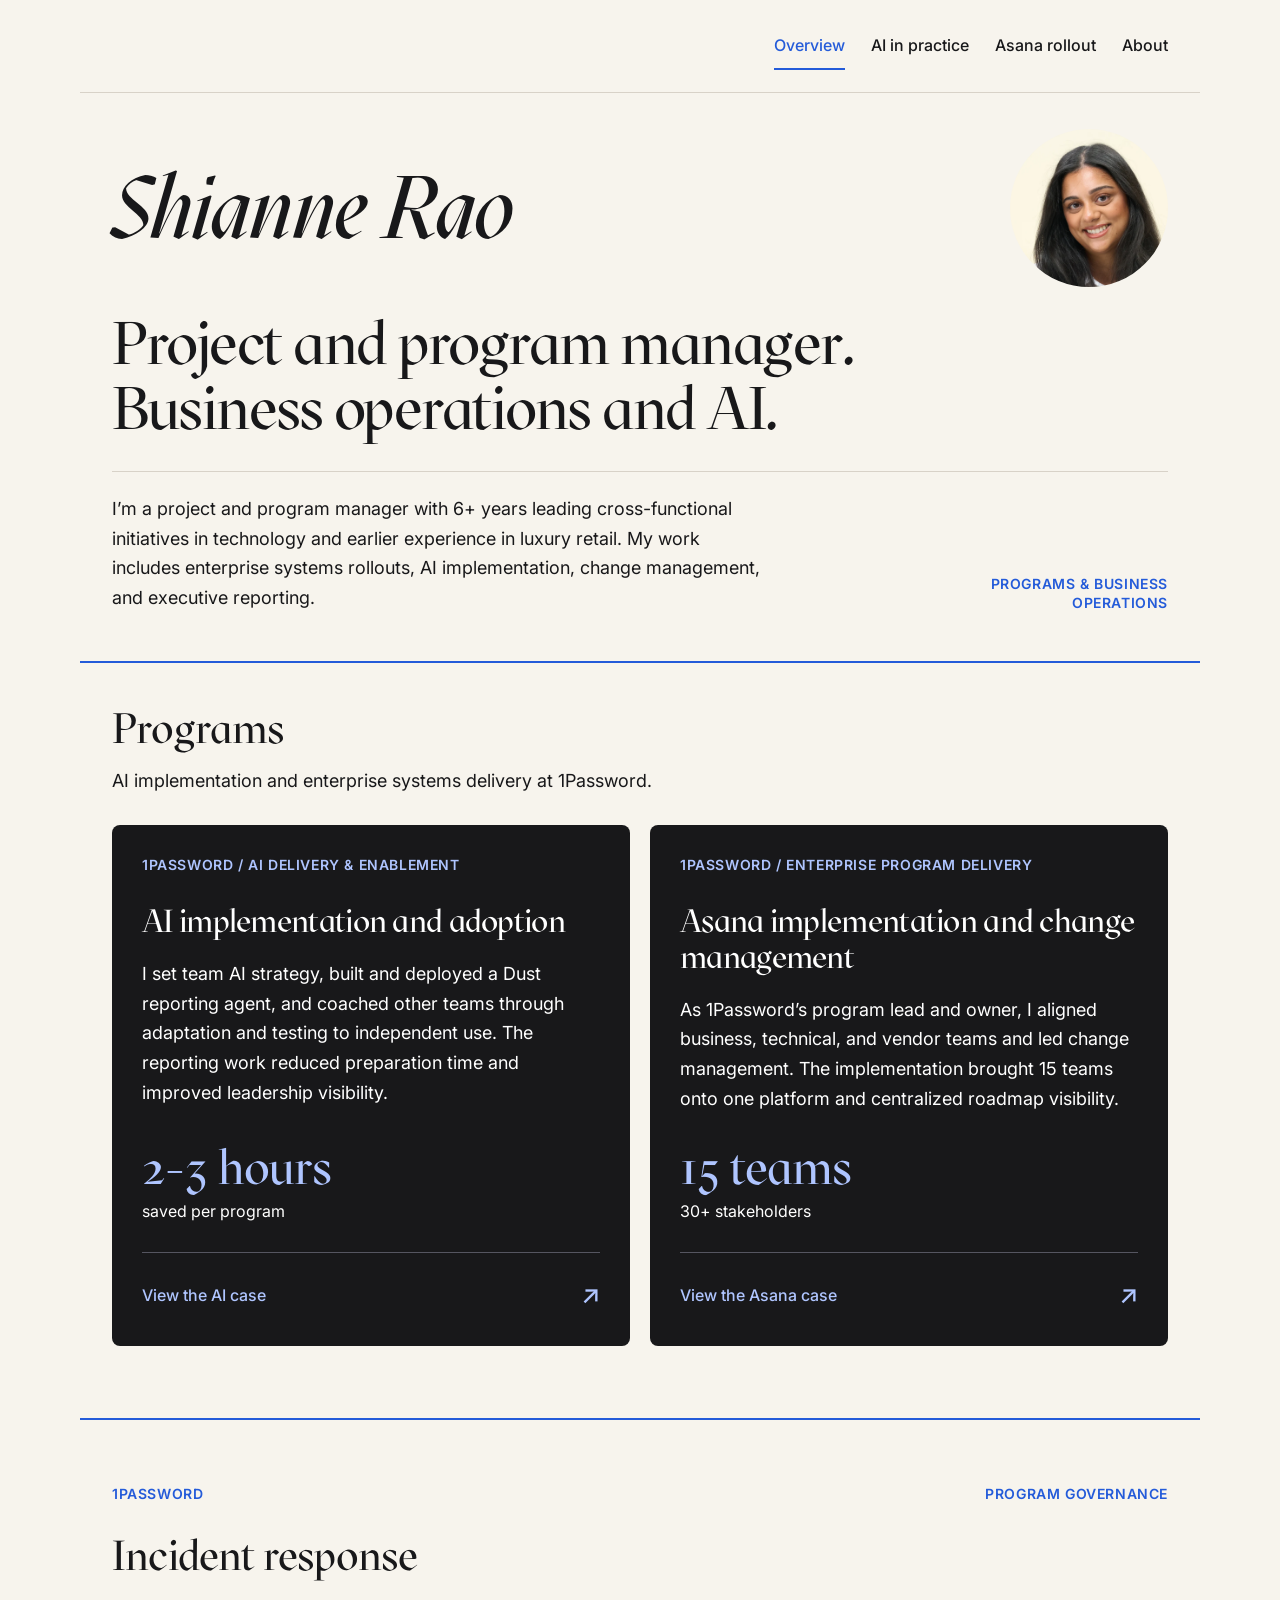
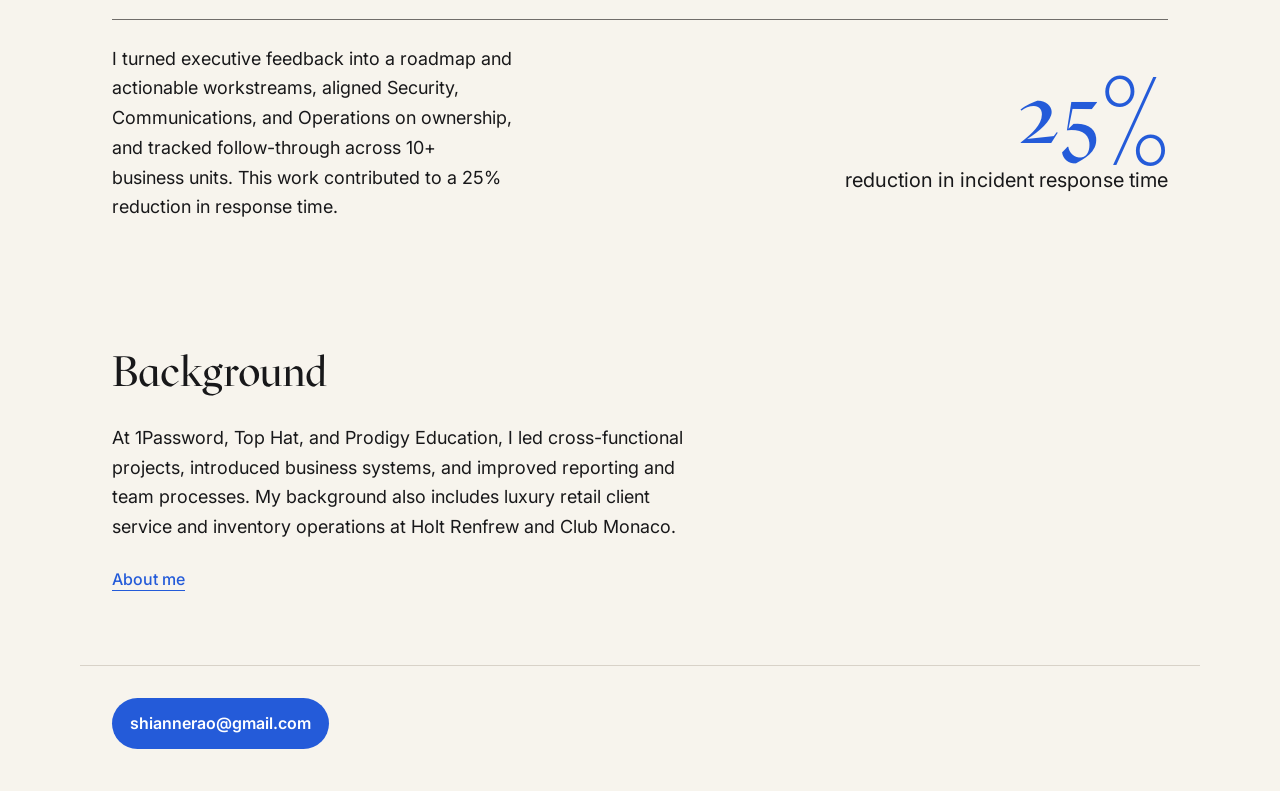
==== commit 6984a9ce: "Clarify earlier luxury retail and inventory experience" ====
--- a/index.html
+++ b/index.html
@@ -38,4 +38,4 @@
       </div>
     </section>
 
-    <section class="section overview-close"><h2 class="section-heading">Background</h2><p>At 1Password, Top Hat, and Prodigy Education, I led cross-functional projects, introduced business systems, and improved reporting and team processes. My background also includes client service and retail operations at Holt Renfrew and Club Monaco.</p><a class="text-link" href="about.html">About me</a></section><footer class="case-footer section" id="contact" aria-label="Email"><a class="email-link" href="mailto:shiannerao@gmail.com">shiannerao@gmail.com</a></footer></main></body></html>+    <section class="section overview-close"><h2 class="section-heading">Background</h2><p>At 1Password, Top Hat, and Prodigy Education, I led cross-functional projects, introduced business systems, and improved reporting and team processes. My background also includes luxury retail client service and inventory operations at Holt Renfrew and Club Monaco.</p><a class="text-link" href="about.html">About me</a></section><footer class="case-footer section" id="contact" aria-label="Email"><a class="email-link" href="mailto:shiannerao@gmail.com">shiannerao@gmail.com</a></footer></main></body></html>
